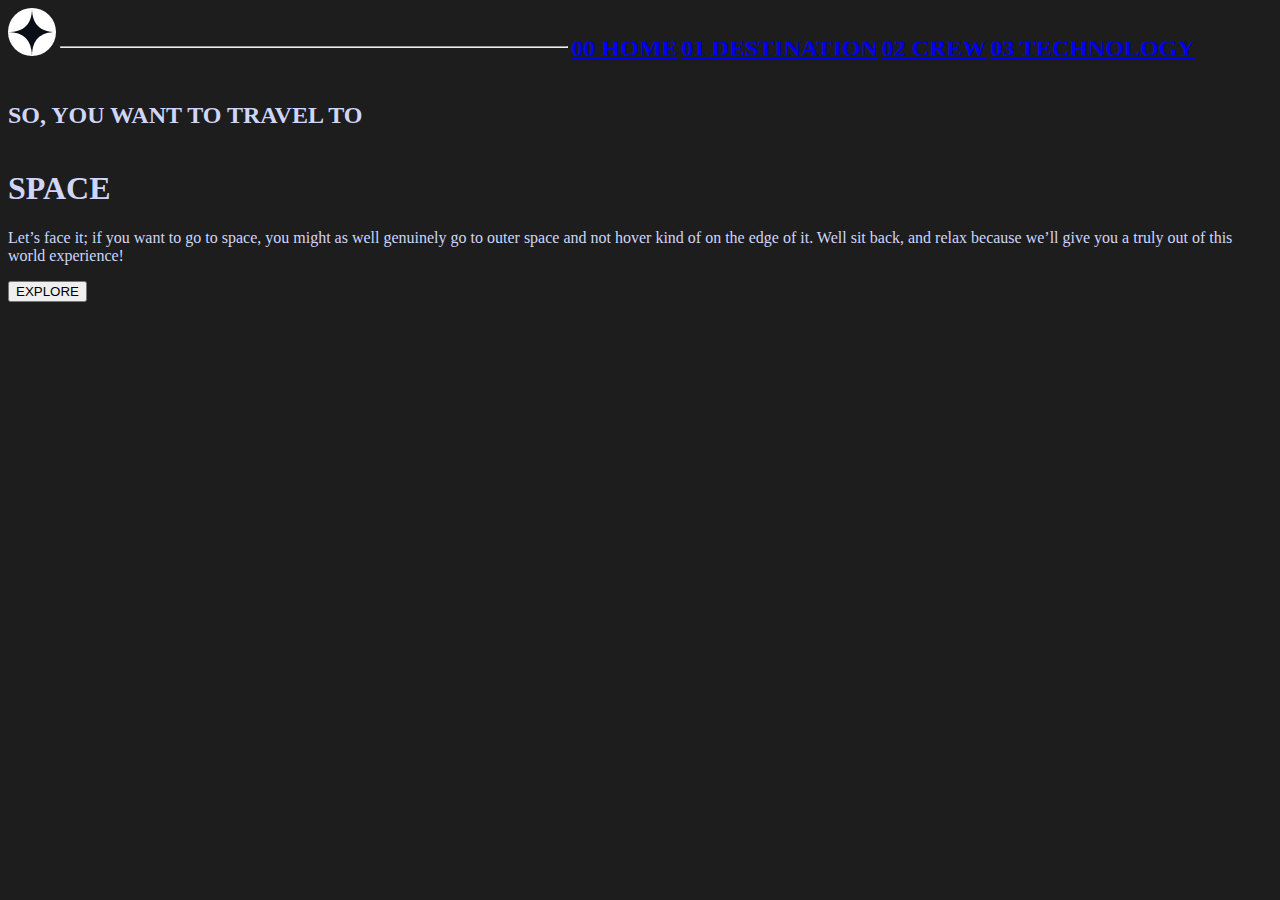
==== index.html @ ad95b423 "Add files via upload" ====
<!DOCTYPE html>
<html lang="en">

<head>
    <meta charset="UTF-8">
    <title>Document</title>
    <link rel="stylesheet" href="css/style.css">
    <link rel="shortcut icon" href="assets/favicon-32x32.png" type="image/png">

    <style>
        body {
            background-color: rgb(29, 29, 29);
        }
    </style>

</head>

<body>

    <div>

        <div class="tab-bar">
            <img src="assets/shared/logo.svg" alt="logo" class="logo">

            <hr class="tab">

            <h2 class="menu">
                <a href="index.html"><span class="bold">00</span> HOME</a>
            </h2>
            <h2 class="menu">
                <a href="moon.html"><span class="bold">01</span> DESTINATION</a>
            </h2>
            <h2 class="menu">
                <a href="commander.html"><span class="bold">02</span> CREW</a>
            </h2>
            <h2 class="menu">
                <a href="launch.html"><span class="bold">03</span> TECHNOLOGY</a>
            </h2>

        </div>

        <h2>
            SO, YOU WANT TO TRAVEL TO
        </h2>

        <h1>SPACE</h1>

        <p>Let’s face it; if you want to go to space, you might as well genuinely go to outer space
            and not hover kind of on the edge of it. Well sit back,
            and relax because we’ll give you a truly out of this world experience!</p>

    </div>

    
        <a href="moon.html"><button class="explore">EXPLORE</button></a>
    

    </div>



</body>

</html>
---- css/style.css ----
body {
    color: #d0d6f9;
}

.tab {
    display: inline-block;
    width: 40%;
}

h2{
    display: inline-block;
}

.crew-link {
    border-style: none;
    height: 12px;
}
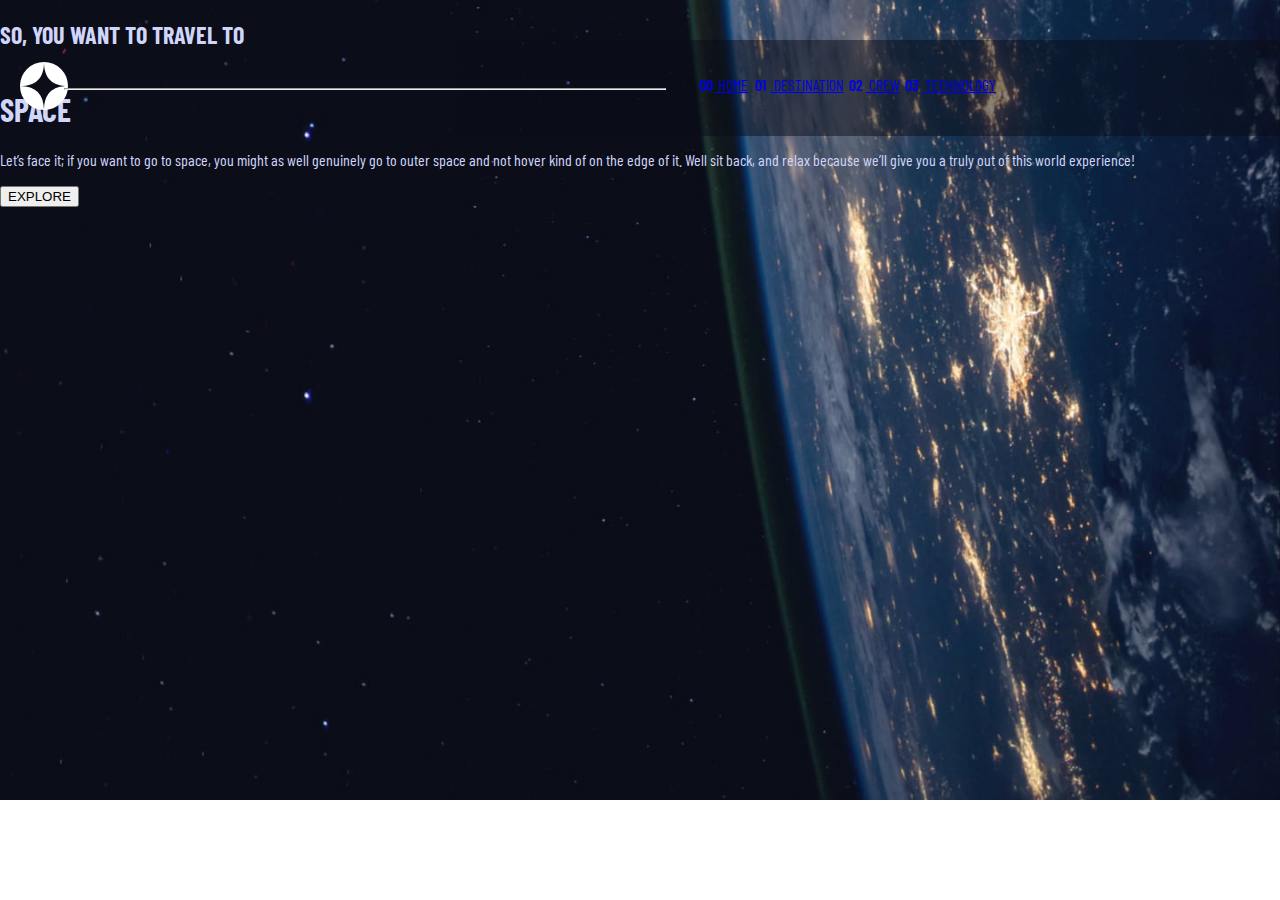
==== commit 7dcc3b12: "Add files via upload" ====
--- a/index.html
+++ b/index.html
@@ -7,53 +7,61 @@
     <link rel="stylesheet" href="css/style.css">
     <link rel="shortcut icon" href="assets/favicon-32x32.png" type="image/png">
 
+    <link rel="preconnect" href="https://fonts.googleapis.com">
+    <link rel="preconnect" href="https://fonts.gstatic.com" crossorigin>
+    <link href="https://fonts.googleapis.com/css2?family=Barlow+Condensed:ital,wght@0,500;0,700;1,400&family=Bellefair&display=swap" rel="stylesheet">
+
     <style>
-        body {
-            background-color: rgb(29, 29, 29);
-        }
+       
     </style>
 
 </head>
 
 <body>
-
-    <div>
+    
+    <img src="assets/home/background-home-desktop.jpg" alt="" class="backround">
+    
+    <div class="body">
+        
 
         <div class="tab-bar">
-            <img src="assets/shared/logo.svg" alt="logo" class="logo">
 
-            <hr class="tab">
+            <img src="assets/shared/logo.svg" alt="logo" class="hede">
+            
+            
+            <div class="menu-back">
+                
+                <a href="index.html" class="menu"><span class="bold">00</span> HOME</a>
+                
+                <a href="moon.html" class="menu"><span class="bold">01</span> DESTINATION</a>
+                
+                <a href="commander.html" class="menu"><span class="bold">02</span> CREW</a>
+                
+                <a href="launch.html" class="menu"><span class="bold">03</span> TECHNOLOGY</a>
+                
+            </div>
 
-            <h2 class="menu">
-                <a href="index.html"><span class="bold">00</span> HOME</a>
-            </h2>
-            <h2 class="menu">
-                <a href="moon.html"><span class="bold">01</span> DESTINATION</a>
-            </h2>
-            <h2 class="menu">
-                <a href="commander.html"><span class="bold">02</span> CREW</a>
-            </h2>
-            <h2 class="menu">
-                <a href="launch.html"><span class="bold">03</span> TECHNOLOGY</a>
+            <hr class="tab-hr">
+            
+        </div>
+
+        <div class="main-content">
+
+            <h2>
+                SO, YOU WANT TO TRAVEL TO
             </h2>
 
+            <h1>SPACE</h1>
+
+            <p>Let’s face it; if you want to go to space, you might as well genuinely go to outer space
+                and not hover kind of on the edge of it. Well sit back,
+                and relax because we’ll give you a truly out of this world experience!</p>
+
+
+
+
+            <a href="moon.html"><button class="explore">EXPLORE</button></a>
         </div>
-
-        <h2>
-            SO, YOU WANT TO TRAVEL TO
-        </h2>
-
-        <h1>SPACE</h1>
-
-        <p>Let’s face it; if you want to go to space, you might as well genuinely go to outer space
-            and not hover kind of on the edge of it. Well sit back,
-            and relax because we’ll give you a truly out of this world experience!</p>
-
-    </div>
-
-    
-        <a href="moon.html"><button class="explore">EXPLORE</button></a>
-    
 
     </div>
 
--- a/css/style.css
+++ b/css/style.css
@@ -1,17 +1,79 @@
 body {
+    position: relative;
     color: #d0d6f9;
+    margin: 0ch;
+    font-family: 'Barlow Condensed', sans-serif;
+    
 }
 
-.tab {
-    display: inline-block;
-    width: 40%;
+.backround {
+    position: absolute;
+    width: 100%;
 }
 
-h2{
+.bold {
+    display: inline-block;
+    width: 1.2rem;
+    font-weight: 600;
+}
+
+
+
+.body {
+    position: absolute;
+    
+}
+
+.tab-bar {
+    position: fixed;
+    top: 20px;
+    width: 100%;
+    height: 90px;
+}
+
+.hede {
+    position: absolute;
+    left: 20px;
+    top: 42px;
+    display: inline;
+    vertical-align: middle;
+}
+
+.tab-hr {
+    display: inline-block;
+    width: 100%;
+    max-width: 600px;
+    position: relative;
+    top: 60px;
+    left: 5%; 
+}
+
+.menu-back {
+    display: inline-block;
+    background-color: #0b0d177c;
+    width: 60%;
+    text-align: center;
+    margin: 0px 0px 0px auto;
+    height: 96px;
+    position: absolute;
+    right: 0cm;
+    top: 20px; 
+    padding-right: 50px;
+
+}
+
+.menu {
+    display: inline-block;
+    max-width: 200px;
+    width: auto;
+    margin-top: 35px;
+}
+
+h2 {
     display: inline-block;
 }
 
 .crew-link {
     border-style: none;
     height: 12px;
-}+}
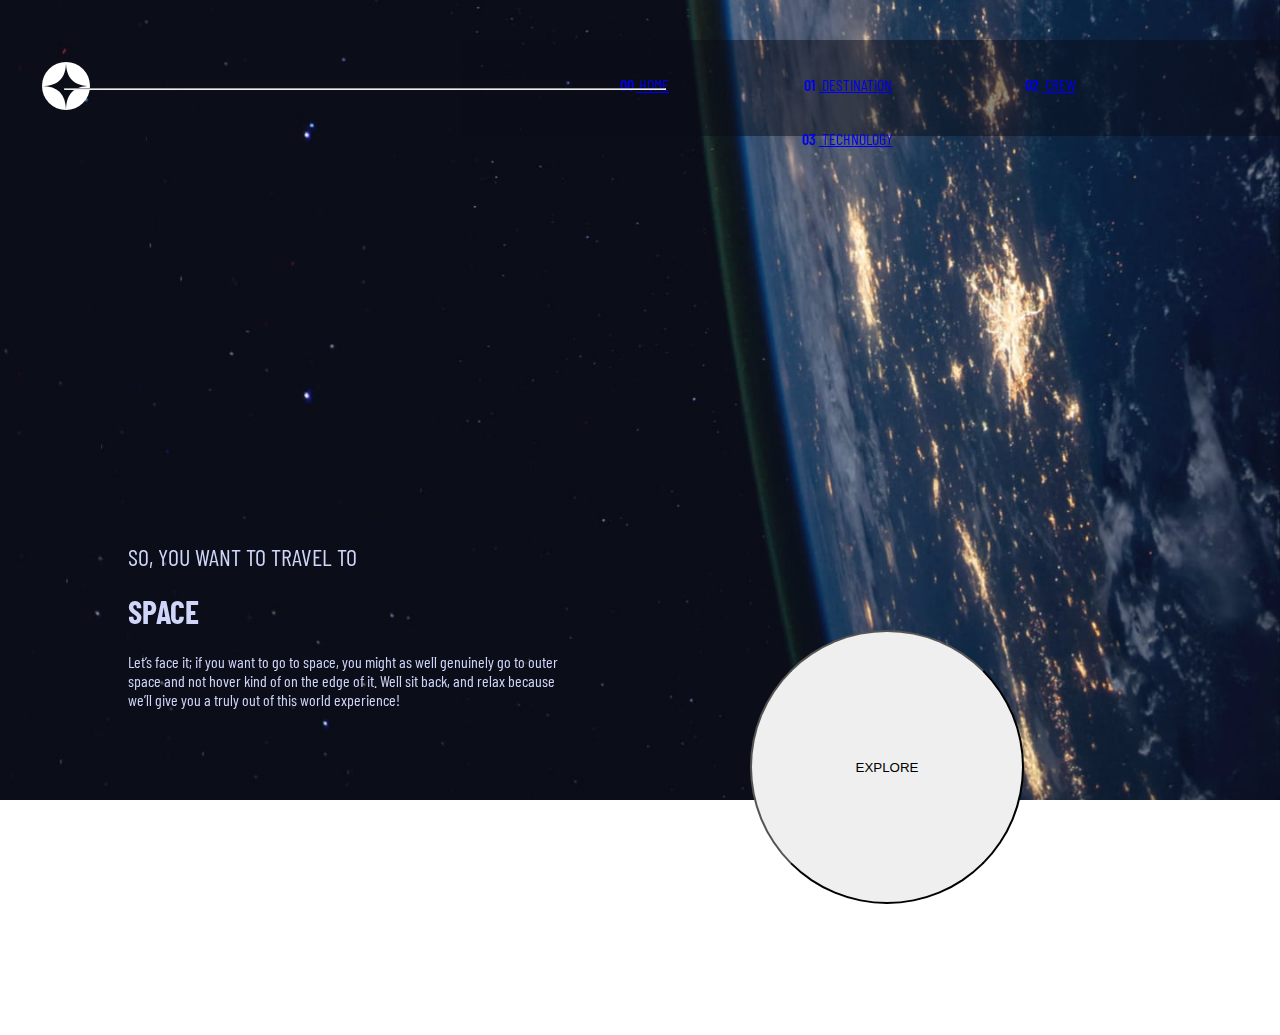
==== commit b46fe8ad: "Add files via upload" ====
--- a/index.html
+++ b/index.html
@@ -7,9 +7,9 @@
     <link rel="stylesheet" href="css/style.css">
     <link rel="shortcut icon" href="assets/favicon-32x32.png" type="image/png">
 
-    <link rel="preconnect" href="https://fonts.googleapis.com">
+    <link rel<link rel="preconnect" href="https://fonts.googleapis.com">
     <link rel="preconnect" href="https://fonts.gstatic.com" crossorigin>
-    <link href="https://fonts.googleapis.com/css2?family=Barlow+Condensed:ital,wght@0,500;0,700;1,400&family=Bellefair&display=swap" rel="stylesheet">
+    <link href="https://fonts.googleapis.com/css2?family=Barlow+Condensed:ital,wght@0,400;0,500;0,700;1,400&family=Bellefair&display=swap" rel="stylesheet">
 
     <style>
        
@@ -26,7 +26,7 @@
 
         <div class="tab-bar">
 
-            <img src="assets/shared/logo.svg" alt="logo" class="hede">
+            <img src="assets/shared/logo.svg" alt="logo" class="logo">
             
             
             <div class="menu-back">
@@ -45,24 +45,26 @@
             
         </div>
 
-        <div class="main-content">
+        <div class="alt-container">
 
-            <h2>
-                SO, YOU WANT TO TRAVEL TO
-            </h2>
+           
+                <div class="index-main-container">
 
-            <h1>SPACE</h1>
+                    <h2 class="sixtyfive">
+                        SO, YOU WANT TO TRAVEL TO
+                    </h2>
 
-            <p>Let’s face it; if you want to go to space, you might as well genuinely go to outer space
-                and not hover kind of on the edge of it. Well sit back,
-                and relax because we’ll give you a truly out of this world experience!</p>
+                    <h1>SPACE</h1>
 
+                    <p>Let’s face it; if you want to go to space, you might as well genuinely go to outer space
+                        and not hover kind of on the edge of it. Well sit back,
+                        and relax because we’ll give you a truly out of this world experience!</p>
 
+                </div>
 
+                <a href="moon.html"><button class="explore">EXPLORE</button></a>
 
-            <a href="moon.html"><button class="explore">EXPLORE</button></a>
-        </div>
-
+        </div>  
     </div>
 
 
--- a/css/style.css
+++ b/css/style.css
@@ -3,11 +3,11 @@
     color: #d0d6f9;
     margin: 0ch;
     font-family: 'Barlow Condensed', sans-serif;
-    
 }
 
 .backround {
     position: absolute;
+    left: 0cm;
     width: 100%;
 }
 
@@ -17,11 +17,9 @@
     font-weight: 600;
 }
 
-
-
 .body {
-    position: absolute;
-    
+    position: absolute;   
+    width: 100%;
 }
 
 .tab-bar {
@@ -31,9 +29,9 @@
     height: 90px;
 }
 
-.hede {
+.logo {
     position: absolute;
-    left: 20px;
+    left: 42px;
     top: 42px;
     display: inline;
     vertical-align: middle;
@@ -57,23 +55,63 @@
     height: 96px;
     position: absolute;
     right: 0cm;
+    left: 0px;
     top: 20px; 
     padding-right: 50px;
-
 }
 
 .menu {
     display: inline-block;
     max-width: 200px;
-    width: auto;
+    width: 200px;
     margin-top: 35px;
-}
-
-h2 {
-    display: inline-block;
 }
 
 .crew-link {
     border-style: none;
     height: 12px;
 }
+
+.index-main-container {
+    position: absolute;
+    top: 387px;
+    width: 450px;
+}
+
+.explore {
+    width: 274px;
+    height: 274px;
+    border-radius: 50%;
+    position: absolute;
+    top: 495px;
+    right: 20%;
+}
+
+.alt-container {
+    display: block;
+    position: relative;
+    padding: 0 10% 0 10%;
+    margin-top: 135px;
+    width: 80%;
+    height: 900px;
+}
+
+.sixtyfive {
+    font-family: 'Barlow Condensed', sans-serif;
+    font-size: 1,625 rem;
+    font-style: unset;
+    font-weight: 400;
+}
+
+.plantes {
+    width: 483px;
+    height: 487px;
+    text-align: left;
+}
+
+.dest {
+    text-align: center;
+    display: inline-block;
+    width: 20%;
+    margin: 0 12,5px;
+}